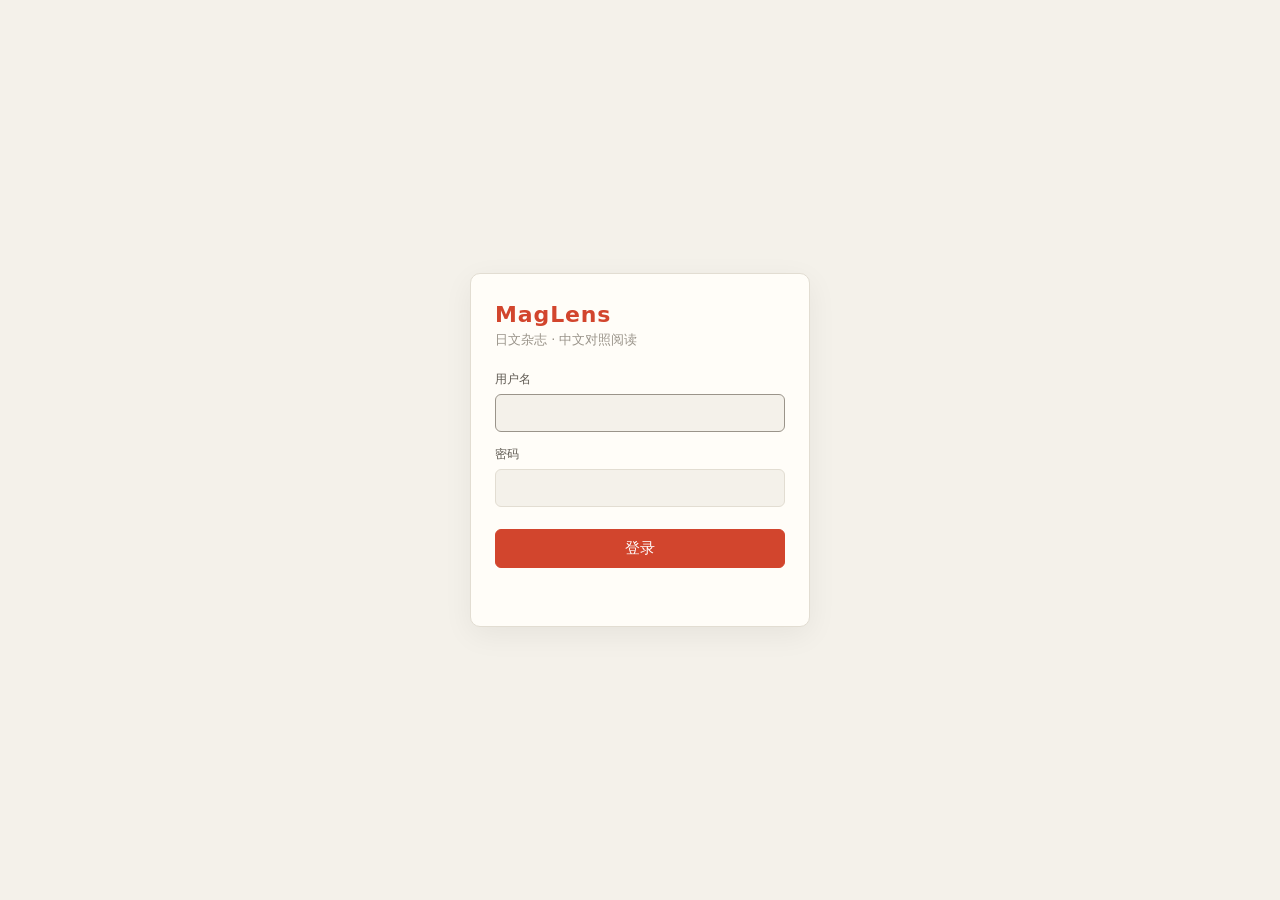
==== web/login.html @ 5f4e108a "Batch translation via claude -p, reader/admin accounts, deploy tooling - cli_runner: translate whole" ====
<!doctype html>
<html lang="zh-CN">
<head>
<meta charset="utf-8">
<meta name="viewport" content="width=device-width, initial-scale=1">
<meta name="robots" content="noindex, nofollow">
<title>MagLens 登录</title>
<link rel="stylesheet" href="style.css">
<style>
  body { display: flex; align-items: center; justify-content: center; min-height: 100%; padding: 16px; }
  form { width: 100%; max-width: 340px; background: var(--paper); border: 1px solid var(--line); border-radius: 10px;
    padding: 28px 24px; box-shadow: 0 8px 30px rgba(0,0,0,.06); }
  h1 { margin: 0 0 4px; font-size: 22px; color: var(--accent); letter-spacing: .04em; }
  p.sub { margin: 0 0 22px; color: var(--ink3); font-size: 13px; }
  label { display: block; font-size: 12px; color: var(--ink2); margin: 14px 0 6px; }
  input { width: 100%; padding: 9px 11px; border: 1px solid var(--line); border-radius: 6px; background: var(--bg);
    color: var(--ink); font: inherit; font-size: 15px; }
  input:focus { outline: none; border-color: var(--ink3); }
  button { width: 100%; margin-top: 22px; padding: 9px; font-size: 15px; }
  .err { color: var(--accent); font-size: 13px; min-height: 18px; margin-top: 12px; }
</style>
</head>
<body>
<form id="f">
  <h1>MagLens</h1>
  <p class="sub">日文杂志 · 中文对照阅读</p>
  <label for="name">用户名</label>
  <input id="name" autocomplete="username" autocapitalize="off" required autofocus>
  <label for="pw">密码</label>
  <input id="pw" type="password" autocomplete="current-password" required>
  <button class="primary" type="submit">登录</button>
  <div class="err" id="err"></div>
</form>
<script>
"use strict";
const f = document.getElementById("f"), err = document.getElementById("err");
fetch("/api/me").then(r => r.json()).then(me => { if (me.user) location.replace("/"); }).catch(() => {});
f.onsubmit = async e => {
  e.preventDefault(); err.textContent = "";
  const btn = f.querySelector("button"); btn.disabled = true;
  try {
    const r = await fetch("/api/login", { method: "POST", headers: { "Content-Type": "application/json" },
      body: JSON.stringify({ name: document.getElementById("name").value, password: document.getElementById("pw").value }) });
    if (r.ok) return location.replace("/");
    err.textContent = r.status === 401 ? "用户名或密码不对" : "登录失败（" + r.status + "）";
  } catch { err.textContent = "连不上服务器"; }
  btn.disabled = false;
};
</script>
</body>
</html>
---- web/style.css ----
:root {
  --bg: #f4f1ea; --paper: #fffdf8; --ink: #1d1b18; --ink2: #5f5a52; --ink3: #9a948a;
  --line: #e2ddd2; --accent: #d2452d; --accent-soft: rgba(210, 69, 45, .14);
  --hl: rgba(255, 196, 0, .30); --hl-line: #e0a800; --stage: #2a2825;
  --font: "PingFang SC", "Hiragino Sans GB", "Noto Sans SC", "Microsoft YaHei", system-ui, sans-serif;
  --serif: "Songti SC", "Noto Serif SC", "Source Han Serif SC", serif;
  --ja: "Hiragino Mincho ProN", "Yu Mincho", "Noto Serif JP", serif;
}
@media (prefers-color-scheme: dark) {
  :root { --bg: #1b1a18; --paper: #24221f; --ink: #ece7de; --ink2: #b4ada2; --ink3: #7c766c;
    --line: #38352f; --accent: #ff6a4d; --accent-soft: rgba(255, 106, 77, .16); --stage: #121110; }
}
* { box-sizing: border-box; }
[hidden] { display: none !important; }
html { --top: 48px; }
html.has-progress { --top: 80px; }
html, body { margin: 0; height: 100%; background: var(--bg); color: var(--ink); font-family: var(--font); }
button, input, a.btn { font: inherit; color: inherit; }
button, #btn-export {
  background: transparent; border: 1px solid var(--line); border-radius: 6px; padding: 4px 10px;
  cursor: pointer; font-size: 13px; text-decoration: none; white-space: nowrap;
}
button:hover, #btn-export:hover { border-color: var(--ink3); }
button.on { background: var(--ink); color: var(--paper); border-color: var(--ink); }
button.primary { background: var(--accent); border-color: var(--accent); color: #fff; }

#bar { height: 48px; display: flex; align-items: center; gap: 14px; padding: 0 16px;
  border-bottom: 1px solid var(--line); background: var(--paper); position: relative; z-index: 5; }
#home { font-weight: 800; letter-spacing: .04em; color: var(--accent); text-decoration: none; font-size: 17px; }
#crumb { font-weight: 600; overflow: hidden; text-overflow: ellipsis; white-space: nowrap; min-width: 0; flex: 1; }
#tools { display: flex; gap: 6px; align-items: center; }
#status { font-size: 12px; color: var(--ink3); white-space: nowrap; }
.seg { display: inline-flex; border: 1px solid var(--line); border-radius: 6px; overflow: hidden; }
.seg button { border: 0; border-radius: 0; }

/* shelf */
#shelf { padding: 28px 32px; height: calc(100% - var(--top)); overflow: auto; }
#shelf-head { color: var(--ink2); font-size: 13px; margin-bottom: 18px; }
#shelf-head .warn { color: var(--accent); }
#grid { display: grid; grid-template-columns: repeat(auto-fill, minmax(170px, 1fr)); gap: 28px 22px; }
.card { cursor: pointer; text-decoration: none; color: inherit; }
.card img { width: 100%; aspect-ratio: var(--ar, .75); object-fit: cover; display: block;
  box-shadow: 0 1px 2px rgba(0,0,0,.15), 0 8px 24px rgba(0,0,0,.10); border-radius: 2px; transition: transform .15s; }
.card:hover img { transform: translateY(-3px); }
.card .t { margin-top: 10px; font-size: 14px; font-weight: 600; line-height: 1.35; }
.card .s { font-size: 12px; color: var(--ink3); margin-top: 4px; }
.prog { height: 3px; background: var(--line); margin-top: 6px; border-radius: 2px; overflow: hidden; }
.prog i { display: block; height: 100%; background: var(--accent); }

/* reader */
#reader { display: flex; height: calc(100% - var(--top)); }
#left { flex: 1 1 58%; display: flex; flex-direction: column; background: var(--stage); min-width: 0; }
#divider { width: 5px; cursor: col-resize; background: var(--line); }
#right { flex: 1 1 42%; overflow: auto; background: var(--paper); min-width: 280px; }
#stage { flex: 1; overflow: auto; min-height: 0; display: flex; padding: 16px; overscroll-behavior: contain; }
#pages { display: flex; gap: 0; margin: auto; flex: none; }
.pg { position: relative; flex: none; box-shadow: 0 4px 30px rgba(0,0,0,.5); background: #fff; }
.pg img { height: 100%; width: 100%; display: block; user-select: none; -webkit-user-drag: none; }
.ov { position: absolute; inset: 0; }
.bx { position: absolute; border: 1.5px solid transparent; border-radius: 2px; cursor: pointer; transition: background .12s; }
.showboxes .bx { border-color: rgba(210, 69, 45, .55); }
.bx:hover { background: var(--accent-soft); }
.bx.active { background: var(--hl); border-color: var(--hl-line); }
.selecting .ov { cursor: crosshair; }
.selecting .bx { pointer-events: none; }
.sel { position: absolute; border: 2px dashed var(--accent); background: var(--accent-soft); }
#pager { display: flex; align-items: center; justify-content: center; gap: 8px; padding: 6px 12px; color: #ddd; font-size: 13px; }
#pager .grow { flex: 1; }
#pager button { color: #ddd; border-color: #555; }
#pager .seg { border-color: #555; }
#pager .seg button { font-size: 12px; padding: 3px 8px; }
#pager button.on { background: #ddd; color: #222; border-color: #ddd; }
#pager .zoom { display: inline-flex; gap: 4px; }
#zoom-reset { min-width: 54px; font-variant-numeric: tabular-nums; }
#stage.pannable { cursor: grab; }
#stage.panning { cursor: grabbing; }
@media (max-width: 900px) { #pager .seg button { padding: 3px 5px; } #pager .grow { display: none; } }
#pagetotal { white-space: nowrap; }
#pageinput { width: 52px; text-align: center; background: #3a3733; border: 1px solid #555; color: #eee; border-radius: 4px; padding: 3px; }
#thumbs { display: flex; gap: 6px; overflow-x: auto; padding: 0 12px 10px; }
#thumbs img { height: 64px; opacity: .55; cursor: pointer; border: 2px solid transparent; flex: none; background: #fff; }
#thumbs img.cur { opacity: 1; border-color: var(--accent); }
#thumbs img.done { opacity: .85; }

/* panel */
#panel { max-width: 720px; margin: 0 auto; padding: 22px 30px 80px; }
.phead { display: flex; align-items: baseline; gap: 10px; border-bottom: 2px solid var(--ink); padding-bottom: 6px; margin: 10px 0 14px; }
.phead b { font-size: 13px; letter-spacing: .1em; }
.phead .kind { font-size: 11px; color: var(--ink3); border: 1px solid var(--line); padding: 1px 6px; border-radius: 10px; }
.phead .meta { margin-left: auto; font-size: 11px; color: var(--ink3); }
.summary { font-size: 13px; color: var(--ink2); background: var(--bg); padding: 8px 12px; border-radius: 6px; margin-bottom: 16px; }
.blk { padding: 8px 10px; margin: 0 -10px 4px; border-radius: 6px; border-left: 3px solid transparent; cursor: pointer; }
.blk:hover { background: var(--bg); }
.blk.active { background: var(--hl); border-left-color: var(--hl-line); }
.blk .tag { font-size: 10.5px; color: var(--ink3); letter-spacing: .05em; margin-bottom: 2px; }
.blk .tag .sup { color: var(--accent); margin-left: 6px; }
.blk .zh { font-size: 15.5px; line-height: 1.85; white-space: pre-wrap; }
.blk .ja { font-family: var(--ja); font-size: 13.5px; line-height: 1.8; color: var(--ink2); white-space: pre-wrap; }
.mode-bi .blk .ja { margin-top: 4px; padding-top: 4px; border-top: 1px dashed var(--line); }
.mode-zh .blk .ja, .mode-ja .blk .zh { display: none; }
.mode-ja .blk .ja { color: var(--ink); font-size: 15px; }
.blk .note { font-size: 12.5px; color: var(--ink2); margin-top: 4px; }
.blk .note::before { content: "译注 · "; color: var(--accent); }
.t-title .zh { font-family: var(--serif); font-size: 24px; font-weight: 700; line-height: 1.45; }
.t-heading .zh { font-size: 17px; font-weight: 700; }
.t-lead .zh { font-size: 16px; font-weight: 500; color: var(--ink); }
.t-caption .zh, .t-credit .zh, .t-meta .zh, .t-toc .zh { font-size: 13.5px; line-height: 1.7; color: var(--ink2); }
.t-sidebar { background: color-mix(in srgb, var(--bg) 60%, transparent); }
.t-quote .zh { font-family: var(--serif); font-size: 17px; border-left: 3px solid var(--line); padding-left: 10px; }
.hidemeta .t-meta { display: none; }
.empty { color: var(--ink3); padding: 40px 0; text-align: center; line-height: 1.8; }
.spinner { width: 22px; height: 22px; border: 2px solid var(--line); border-top-color: var(--accent); border-radius: 50%;
  animation: spin .8s linear infinite; margin: 0 auto 12px; }
@keyframes spin { to { transform: rotate(360deg); } }
.err { color: var(--accent); font-size: 13px; }

/* glossary */
dialog { border: 1px solid var(--line); border-radius: 10px; background: var(--paper); color: var(--ink); width: min(760px, 92vw); padding: 20px 24px; }
dialog::backdrop { background: rgba(0,0,0,.35); }
dialog h2 { margin: 0 0 6px; font-size: 18px; }
dialog small { color: var(--ink3); font-weight: 400; }
.hint { font-size: 12.5px; color: var(--ink2); margin: 0 0 12px; }
#gloss-filter { width: 100%; padding: 6px 10px; border: 1px solid var(--line); border-radius: 6px; background: var(--bg); margin-bottom: 8px; }
#gloss-table { max-height: 55vh; overflow: auto; border: 1px solid var(--line); border-radius: 6px; }
.gr { display: grid; grid-template-columns: 1fr 1fr 90px 28px; border-bottom: 1px solid var(--line); }
.gr input, .gr select { border: 0; padding: 6px 8px; background: transparent; min-width: 0; font-size: 13px; color: var(--ink); }
.gr.locked input:nth-child(2) { font-weight: 600; }
.gr button { border: 0; color: var(--ink3); }
.row { display: flex; gap: 8px; margin-top: 12px; }
.grow { flex: 1; }

@media (max-width: 860px) {
  #reader { flex-direction: column; }
  #left { flex: none; height: 55%; }
  #divider { display: none; }
  #right { min-width: 0; }
  #tools { overflow-x: auto; }
  #bar { overflow-x: auto; }
}

/* overall progress strip */
#progress { height: 32px; display: flex; align-items: center; gap: 14px; padding: 0 16px;
  background: var(--paper); border-bottom: 1px solid var(--line); font-size: 12px; color: var(--ink2); }
#progress .ptext { white-space: nowrap; overflow: hidden; text-overflow: ellipsis; min-width: 0; flex: 0 1 auto; }
#progress .ptext b { color: var(--ink); font-weight: 600; }
#progress .ptext .paused { color: var(--accent); }
#progress .pbar { flex: 1 1 160px; min-width: 80px; height: 6px; background: var(--line); border-radius: 3px; overflow: hidden; }
#progress .pbar i { display: block; height: 100%; width: 0; background: var(--accent); transition: width .6s; }
#magsel { font: inherit; font-weight: 600; color: var(--ink); background: transparent; border: 1px solid transparent;
  border-radius: 6px; padding: 3px 4px; max-width: 100%; cursor: pointer; }
#magsel:hover { border-color: var(--line); }
#bar:not(.reading) #magsel { display: none; }
.card.running .t::after { content: " · 翻译中"; color: var(--accent); font-weight: 400; font-size: 12px; }
#thumbs img.running { outline: 2px dashed var(--accent); outline-offset: -2px; }
@media (max-width: 720px) { #progress .ptext { font-size: 11px; } }

/* roles */
.role-reader .admin-only { display: none !important; }
#user { display: flex; align-items: center; gap: 8px; font-size: 12px; color: var(--ink2); white-space: nowrap; }
#user:empty { display: none; }
#user button { font-size: 12px; padding: 2px 8px; }
.card.soon { cursor: default; opacity: .75; }
.card.soon .ph { aspect-ratio: var(--ar, .75); display: flex; align-items: center; justify-content: center;
  border: 1px dashed var(--line); border-radius: 2px; color: var(--ink3); font-size: 13px; background: var(--paper); }

/* phones: page on top, translation below; toolbar scrolls sideways */
@media (max-width: 720px) {
  #bar { gap: 8px; padding: 0 10px; overflow-x: auto; overflow-y: hidden; }
  #bar::-webkit-scrollbar { display: none; }
  #home { font-size: 15px; }
  #crumb { flex: 0 1 auto; min-width: 90px; }
  #magsel { max-width: 42vw; }
  #status { display: none; }
  #tools { flex: none; }
  #shelf { padding: 18px 16px; }
  #grid { grid-template-columns: repeat(auto-fill, minmax(130px, 1fr)); gap: 20px 14px; }
  #reader { flex-direction: column; }
  #left { flex: 0 0 auto !important; height: 58%; }
  #divider { display: none; }
  #right { flex: 1 1 0 !important; min-width: 0; min-height: 0; }
  #panel { padding: 14px 16px 60px; }
  #thumbs { display: none; }
  #btn-spread, #btn-dir, #user .uname { display: none; }
  #pager { gap: 6px; padding: 6px 8px; flex-wrap: wrap; }
  #pager #fit { order: 10; flex: 1 0 100%; display: flex; }
  #pager #fit button { flex: 1; }
  #pager .zoom #zoom-reset { min-width: 44px; }
  #progress { padding: 0 10px; gap: 8px; }
}
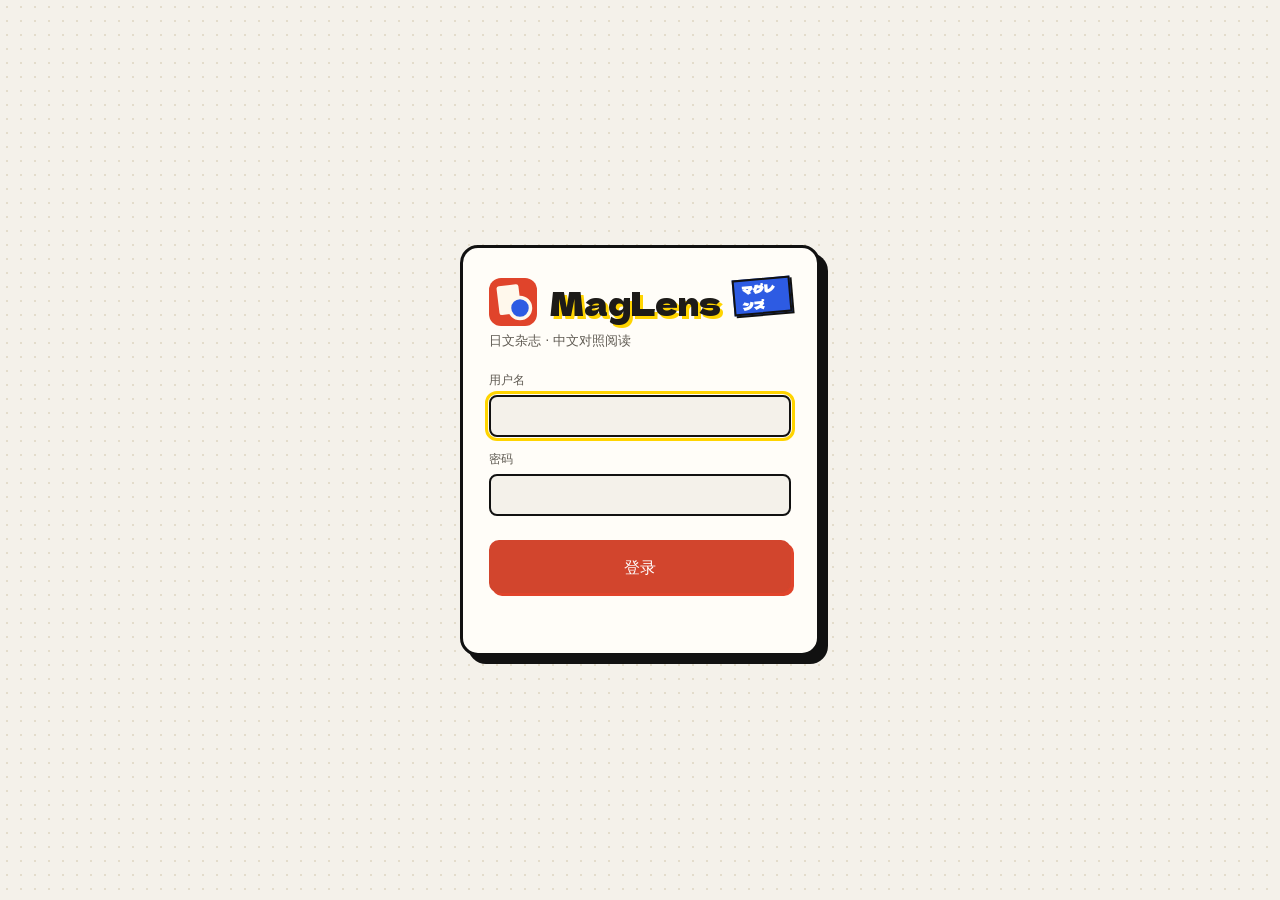
==== commit 424898bd: "New look: icon A + Dela Gothic wordmark, street-style shelf - Logo: icon A (red tile, tilted page, b" ====
--- a/web/login.html
+++ b/web/login.html
@@ -5,24 +5,40 @@
 <meta name="viewport" content="width=device-width, initial-scale=1">
 <meta name="robots" content="noindex, nofollow">
 <title>MagLens 登录</title>
+<link rel="icon" href="favicon.svg" type="image/svg+xml">
 <link rel="stylesheet" href="style.css">
 <style>
-  body { display: flex; align-items: center; justify-content: center; min-height: 100%; padding: 16px; }
-  form { width: 100%; max-width: 340px; background: var(--paper); border: 1px solid var(--line); border-radius: 10px;
-    padding: 28px 24px; box-shadow: 0 8px 30px rgba(0,0,0,.06); }
-  h1 { margin: 0 0 4px; font-size: 22px; color: var(--accent); letter-spacing: .04em; }
-  p.sub { margin: 0 0 22px; color: var(--ink3); font-size: 13px; }
+  body { display: flex; align-items: center; justify-content: center; min-height: 100%; padding: 16px;
+    background-image: radial-gradient(var(--dot) 1.3px, transparent 1.3px); background-size: 14px 14px; }
+  form { width: 100%; max-width: 360px; background: var(--paper); border: 3px solid var(--hard); border-radius: 18px;
+    padding: 30px 26px; box-shadow: 8px 8px 0 var(--hard); }
+  .logo { display: flex; align-items: center; gap: 12px; margin: 0 0 6px; }
+  .logo svg { width: 48px; height: 48px; flex: none; }
+  .logo .wordmark { font-family: var(--display); font-weight: 400; font-size: 32px; line-height: 1; color: var(--ink);
+    text-shadow: 3px 3px 0 var(--yellow); }
+  .logo .kana { align-self: flex-start; font-family: var(--display); font-size: 11px; color: #fff; background: var(--blue);
+    border: 2px solid var(--hard); padding: 0 7px; transform: rotate(-5deg); box-shadow: 2px 2px 0 var(--hard); }
+  p.sub { margin: 0 0 22px; color: var(--ink2); font-size: 13px; }
   label { display: block; font-size: 12px; color: var(--ink2); margin: 14px 0 6px; }
-  input { width: 100%; padding: 9px 11px; border: 1px solid var(--line); border-radius: 6px; background: var(--bg);
+  input { width: 100%; padding: 10px 12px; border: 2px solid var(--hard); border-radius: 8px; background: var(--bg);
     color: var(--ink); font: inherit; font-size: 15px; }
-  input:focus { outline: none; border-color: var(--ink3); }
-  button { width: 100%; margin-top: 22px; padding: 9px; font-size: 15px; }
+  input:focus { outline: 3px solid var(--yellow); outline-offset: 1px; }
+  button { width: 100%; margin-top: 24px; padding: 12px; font-family: var(--display); font-size: 16px; color: #fff;
+    background: #111; border: 2px solid #111; border-radius: 10px; box-shadow: 3px 3px 0 var(--red); }
   .err { color: var(--accent); font-size: 13px; min-height: 18px; margin-top: 12px; }
 </style>
 </head>
 <body>
 <form id="f">
-  <h1>MagLens</h1>
+  <h1 class="logo">
+    <svg viewBox="0 0 96 96" aria-hidden="true">
+      <rect width="96" height="96" rx="24" fill="#E0442B"/>
+      <rect x="18" y="14" width="44" height="58" rx="5" fill="#FFF8EC" transform="rotate(-7 42 44)"/>
+      <circle cx="62" cy="60" r="21" fill="#2D5BE3" stroke="#FFF8EC" stroke-width="7"/>
+    </svg>
+    <span class="wordmark">MagLens</span>
+    <span class="kana" aria-hidden="true">マグレンズ</span>
+  </h1>
   <p class="sub">日文杂志 · 中文对照阅读</p>
   <label for="name">用户名</label>
   <input id="name" autocomplete="username" autocapitalize="off" required autofocus>
@@ -42,7 +58,8 @@
     const r = await fetch("/api/login", { method: "POST", headers: { "Content-Type": "application/json" },
       body: JSON.stringify({ name: document.getElementById("name").value, password: document.getElementById("pw").value }) });
     if (r.ok) return location.replace("/");
-    err.textContent = r.status === 401 ? "用户名或密码不对" : "登录失败（" + r.status + "）";
+    const detail = (await r.json().catch(() => ({}))).detail;
+    err.textContent = typeof detail === "string" ? detail : "登录失败（" + r.status + "）";
   } catch { err.textContent = "连不上服务器"; }
   btn.disabled = false;
 };
--- a/web/style.css
+++ b/web/style.css
@@ -1,14 +1,21 @@
+/* Dela Gothic One (SIL OFL, see fonts/DelaGothicOne-OFL.txt), subset to Latin, digits, 年月号期 and the
+   kana used in the logo/stickers. Served locally: Google Fonts is unreachable for readers in mainland China. */
+@font-face { font-family: "Dela Gothic One"; src: url("fonts/DelaGothicOne-subset.woff2") format("woff2");
+  font-display: swap; }
 :root {
   --bg: #f4f1ea; --paper: #fffdf8; --ink: #1d1b18; --ink2: #5f5a52; --ink3: #9a948a;
   --line: #e2ddd2; --accent: #d2452d; --accent-soft: rgba(210, 69, 45, .14);
   --hl: rgba(255, 196, 0, .30); --hl-line: #e0a800; --stage: #2a2825;
+  --yellow: #ffd400; --red: #e0442b; --blue: #2d5be3; --hard: #111; --dot: #e3dccb;
   --font: "PingFang SC", "Hiragino Sans GB", "Noto Sans SC", "Microsoft YaHei", system-ui, sans-serif;
+  --display: "Dela Gothic One", "PingFang SC", "Hiragino Sans GB", "Noto Sans SC", sans-serif;
   --serif: "Songti SC", "Noto Serif SC", "Source Han Serif SC", serif;
   --ja: "Hiragino Mincho ProN", "Yu Mincho", "Noto Serif JP", serif;
 }
 @media (prefers-color-scheme: dark) {
   :root { --bg: #1b1a18; --paper: #24221f; --ink: #ece7de; --ink2: #b4ada2; --ink3: #7c766c;
-    --line: #38352f; --accent: #ff6a4d; --accent-soft: rgba(255, 106, 77, .16); --stage: #121110; }
+    --line: #38352f; --accent: #ff6a4d; --accent-soft: rgba(255, 106, 77, .16); --stage: #121110;
+    --hard: #000; --dot: #2a2825; }
 }
 * { box-sizing: border-box; }
 [hidden] { display: none !important; }
@@ -16,6 +23,7 @@
 html.has-progress { --top: 80px; }
 html, body { margin: 0; height: 100%; background: var(--bg); color: var(--ink); font-family: var(--font); }
 button, input, a.btn { font: inherit; color: inherit; }
+#btn-export { color: var(--ink); }
 button, #btn-export {
   background: transparent; border: 1px solid var(--line); border-radius: 6px; padding: 4px 10px;
   cursor: pointer; font-size: 13px; text-decoration: none; white-space: nowrap;
@@ -26,7 +34,17 @@
 
 #bar { height: 48px; display: flex; align-items: center; gap: 14px; padding: 0 16px;
   border-bottom: 1px solid var(--line); background: var(--paper); position: relative; z-index: 5; }
-#home { font-weight: 800; letter-spacing: .04em; color: var(--accent); text-decoration: none; font-size: 17px; }
+/* logo: icon A + Dela Gothic wordmark with a yellow mis-registered shadow + kana sticker */
+#home { display: flex; align-items: center; gap: 8px; text-decoration: none; flex: none; }
+#home .logo-icon { width: 30px; height: 30px; flex: none; }
+#home .wordmark { font-family: var(--display); font-size: 21px; line-height: 1; color: var(--ink);
+  text-shadow: 2px 2px 0 var(--yellow); }
+#home .kana { font-family: var(--display); font-size: 10px; line-height: 1.5; color: #fff; background: var(--blue);
+  border: 2px solid var(--hard); padding: 0 6px; transform: rotate(-5deg); box-shadow: 2px 2px 0 var(--hard); }
+#bar.reading #home .kana { display: none; }
+@media (prefers-color-scheme: dark) {
+  #home .wordmark, .logo .wordmark { color: var(--yellow); text-shadow: 2px 2px 0 var(--red); }
+}
 #crumb { font-weight: 600; overflow: hidden; text-overflow: ellipsis; white-space: nowrap; min-width: 0; flex: 1; }
 #tools { display: flex; gap: 6px; align-items: center; }
 #status { font-size: 12px; color: var(--ink3); white-space: nowrap; }
@@ -34,16 +52,49 @@
 .seg button { border: 0; border-radius: 0; }
 
 /* shelf */
-#shelf { padding: 28px 32px; height: calc(100% - var(--top)); overflow: auto; }
-#shelf-head { color: var(--ink2); font-size: 13px; margin-bottom: 18px; }
+#shelf { height: calc(100% - var(--top)); overflow: auto; background-color: var(--bg);
+  background-image: radial-gradient(var(--dot) 1.3px, transparent 1.3px); background-size: 14px 14px; }
+#shelf .wrap { max-width: 1280px; margin: 0 auto; padding: 36px 32px 64px; }
+#shelf-head { color: var(--ink2); font-size: 13px; margin-top: 8px; }
 #shelf-head .warn { color: var(--accent); }
-#grid { display: grid; grid-template-columns: repeat(auto-fill, minmax(170px, 1fr)); gap: 28px 22px; }
-.card { cursor: pointer; text-decoration: none; color: inherit; }
-.card img { width: 100%; aspect-ratio: var(--ar, .75); object-fit: cover; display: block;
-  box-shadow: 0 1px 2px rgba(0,0,0,.15), 0 8px 24px rgba(0,0,0,.10); border-radius: 2px; transition: transform .15s; }
-.card:hover img { transform: translateY(-3px); }
-.card .t { margin-top: 10px; font-size: 14px; font-weight: 600; line-height: 1.35; }
-.card .s { font-size: 12px; color: var(--ink3); margin-top: 4px; }
+
+/* continue reading */
+.cont { position: relative; display: flex; align-items: center; gap: 22px; max-width: 760px; margin-bottom: 52px;
+  padding: 20px 24px; background: var(--yellow); color: #111; text-decoration: none; border: 3px solid #111;
+  border-radius: 18px; box-shadow: 6px 6px 0 var(--hard); transition: transform .12s, box-shadow .12s; }
+.cont:hover { transform: translate(-2px, -2px); box-shadow: 8px 8px 0 var(--hard); }
+.cont .sticker { position: absolute; top: -15px; right: 28px; font-family: var(--display); font-size: 13px; color: #fff;
+  background: var(--blue); border: 3px solid #111; padding: 1px 12px; transform: rotate(6deg); box-shadow: 3px 3px 0 #111; }
+.cont img { width: 72px; aspect-ratio: 4 / 5; object-fit: cover; object-position: 50% 35%; flex: none;
+  border: 3px solid #111; border-radius: 3px; transform: rotate(-4deg); box-shadow: 4px 4px 0 #111; background: #fff; }
+.cont .info { flex: 1; min-width: 0; display: flex; flex-direction: column; gap: 6px; }
+.cont .k { font-size: 13px; font-weight: 700; }
+.cont .ttl { font-family: var(--display); font-size: 22px; line-height: 1.2; }
+.cont .row { display: flex; align-items: center; gap: 12px; font-size: 13px; font-weight: 700; }
+.cont .bar { flex: 1; max-width: 320px; height: 12px; background: #fff; border: 2px solid #111; border-radius: 999px; overflow: hidden; }
+.cont .bar i { display: block; height: 100%; background: var(--red); }
+.cont .go { flex: none; font-family: var(--display); font-size: 16px; color: #fff; background: #111; padding: 12px 20px;
+  border-radius: 12px; box-shadow: 3px 3px 0 var(--red); }
+
+/* one shelf per series */
+.series { margin-bottom: 56px; }
+.series-head { display: flex; align-items: flex-end; gap: 14px; margin-bottom: 26px; }
+.series-head h2 { margin: 0; font-family: var(--display); font-weight: 400; font-size: 44px; line-height: 1; padding: 0 4px;
+  background-image: linear-gradient(transparent 60%, var(--yellow) 60%, var(--yellow) 92%, transparent 92%); }
+@media (prefers-color-scheme: dark) { .series-head h2 { color: var(--ink); background-image: linear-gradient(transparent 60%, #6b5a00 60%, #6b5a00 92%, transparent 92%); } }
+.series-head .sub { font-size: 14px; color: var(--ink2); padding-bottom: 4px; }
+.issues { display: grid; grid-template-columns: repeat(auto-fill, minmax(160px, 1fr)); gap: 34px 24px; }
+.card { cursor: pointer; text-decoration: none; color: inherit; --tilt: 0deg; }
+.issues .card:nth-child(4n+1) { --tilt: -1.5deg; }
+.issues .card:nth-child(4n+2) { --tilt: 1.2deg; }
+.issues .card:nth-child(4n+3) { --tilt: -0.8deg; }
+.issues .card:nth-child(4n+4) { --tilt: 1.6deg; }
+.card img { width: 100%; aspect-ratio: 4 / 5; object-fit: cover; object-position: 50% 35%; display: block; background: var(--line);
+  border: 3px solid var(--hard); border-radius: 4px; box-shadow: 5px 5px 0 var(--hard);
+  transform: rotate(var(--tilt)); transition: transform .12s, box-shadow .12s; }
+.card:hover img { transform: rotate(0deg) translate(-2px, -2px); box-shadow: 7px 7px 0 var(--hard); }
+.card .t { margin-top: 12px; font-family: var(--display); font-size: 15px; line-height: 1.3; }
+.card .s { font-size: 12px; color: var(--ink2); margin-top: 4px; }
 .prog { height: 3px; background: var(--line); margin-top: 6px; border-radius: 2px; overflow: hidden; }
 .prog i { display: block; height: 100%; background: var(--accent); }
 
@@ -159,21 +210,28 @@
 #user { display: flex; align-items: center; gap: 8px; font-size: 12px; color: var(--ink2); white-space: nowrap; }
 #user:empty { display: none; }
 #user button { font-size: 12px; padding: 2px 8px; }
-.card.soon { cursor: default; opacity: .75; }
-.card.soon .ph { aspect-ratio: var(--ar, .75); display: flex; align-items: center; justify-content: center;
-  border: 1px dashed var(--line); border-radius: 2px; color: var(--ink3); font-size: 13px; background: var(--paper); }
+.card.soon { cursor: default; }
+.card.soon .ph { aspect-ratio: 4 / 5; display: flex; align-items: center; justify-content: center;
+  border: 3px dashed var(--ink3); border-radius: 4px; color: var(--ink2); font-family: var(--display); font-size: 14px; }
+.card.soon .t { color: var(--ink2); }
 
 /* phones: page on top, translation below; toolbar scrolls sideways */
 @media (max-width: 720px) {
   #bar { gap: 8px; padding: 0 10px; overflow-x: auto; overflow-y: hidden; }
   #bar::-webkit-scrollbar { display: none; }
-  #home { font-size: 15px; }
+  #home .kana { display: none; }
+  #home .wordmark { font-size: 18px; }
+  #bar.reading #home .wordmark { display: none; }
   #crumb { flex: 0 1 auto; min-width: 90px; }
   #magsel { max-width: 42vw; }
   #status { display: none; }
   #tools { flex: none; }
-  #shelf { padding: 18px 16px; }
-  #grid { grid-template-columns: repeat(auto-fill, minmax(130px, 1fr)); gap: 20px 14px; }
+  #shelf .wrap { padding: 22px 16px 48px; }
+  .cont { flex-wrap: wrap; gap: 14px 16px; padding: 16px; margin-bottom: 40px; }
+  .cont .ttl { font-size: 16px; }
+  .cont .go { width: 100%; text-align: center; }
+  .series-head h2 { font-size: 32px; }
+  .issues { grid-template-columns: repeat(auto-fill, minmax(130px, 1fr)); gap: 26px 16px; }
   #reader { flex-direction: column; }
   #left { flex: 0 0 auto !important; height: 58%; }
   #divider { display: none; }
@@ -181,9 +239,13 @@
   #panel { padding: 14px 16px 60px; }
   #thumbs { display: none; }
   #btn-spread, #btn-dir, #user .uname { display: none; }
+  #user { margin-left: auto; }
   #pager { gap: 6px; padding: 6px 8px; flex-wrap: wrap; }
   #pager #fit { order: 10; flex: 1 0 100%; display: flex; }
   #pager #fit button { flex: 1; }
   #pager .zoom #zoom-reset { min-width: 44px; }
   #progress { padding: 0 10px; gap: 8px; }
 }
+.role-reader .blk .tag { display: none; }
+.role-reader .phead .kind { display: none; }
+.no-model .needs-model { display: none !important; }
